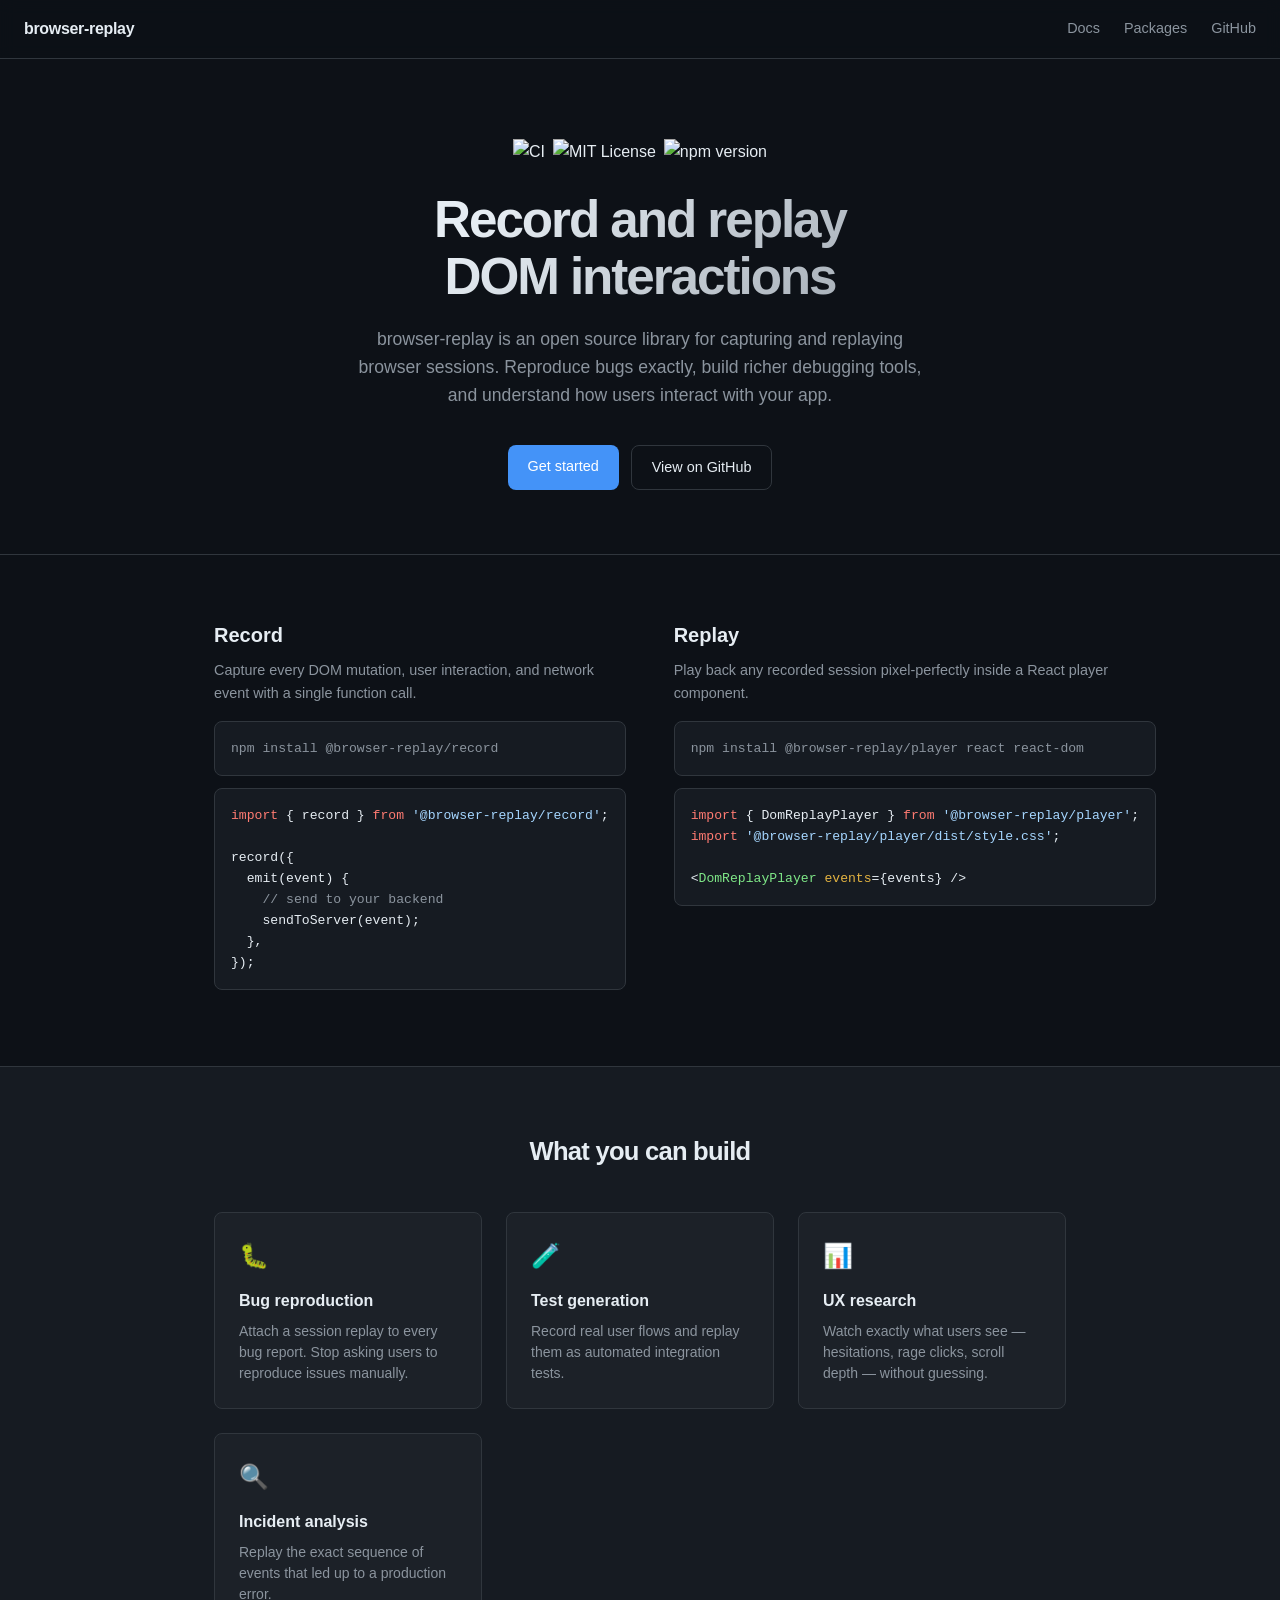
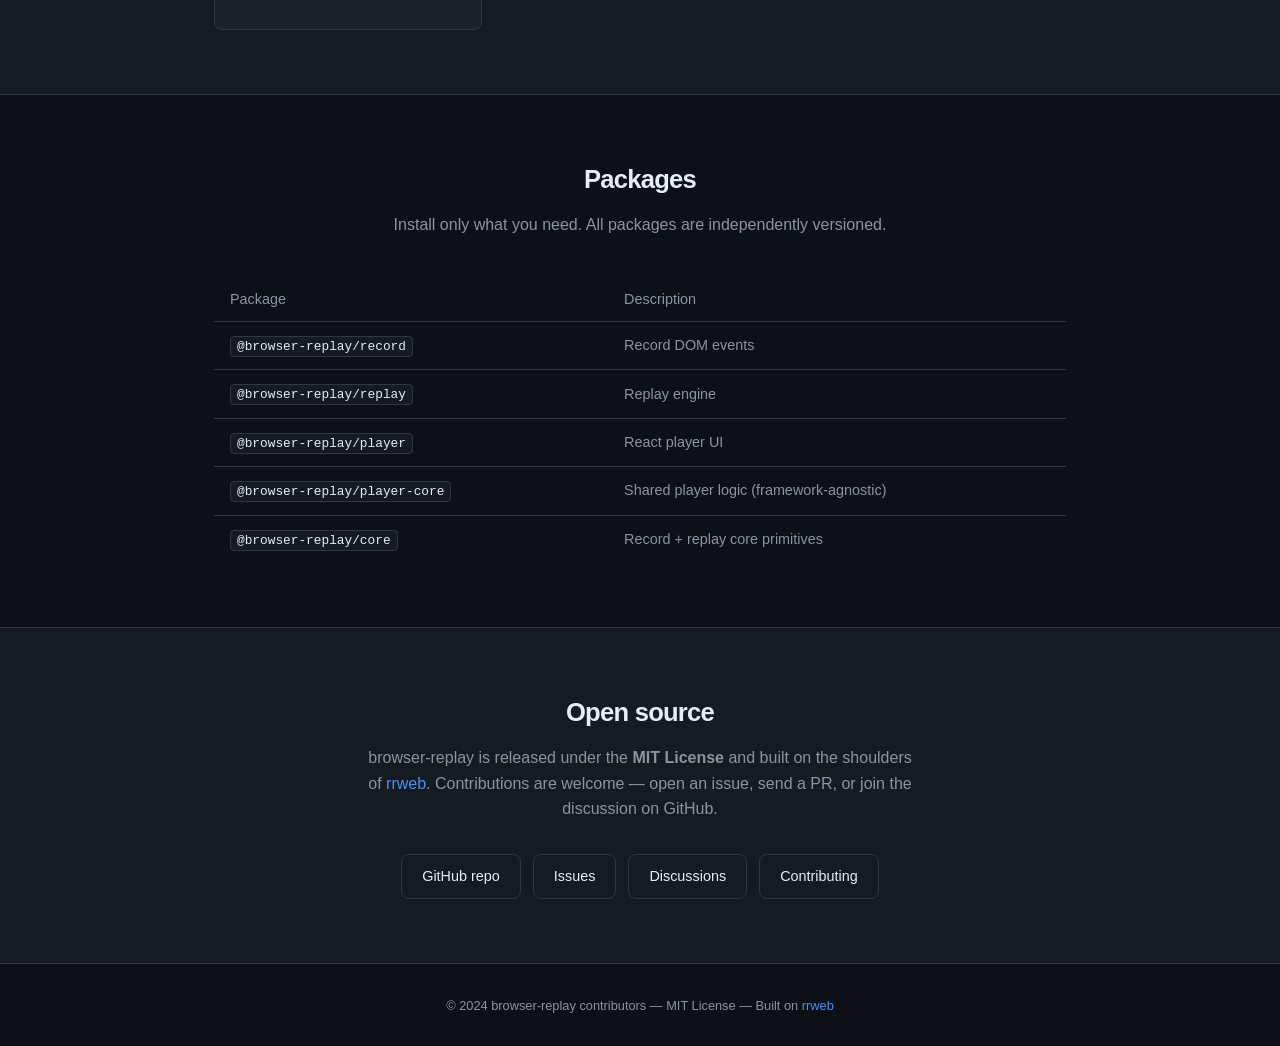
==== index.html @ 2f559932 "chore: initial scaffold for browserreplay.com Plain HTML + CSS landing page with: - Hero, code examp" ====
<!DOCTYPE html>
<html lang="en">
<head>
  <meta charset="UTF-8" />
  <meta name="viewport" content="width=device-width, initial-scale=1.0" />
  <title>browser-replay — Record and replay DOM interactions</title>
  <meta name="description" content="browser-replay is an open source library for recording and replaying DOM interactions. Capture sessions, replay bugs, and build richer debugging tools." />

  <!-- Open Graph -->
  <meta property="og:title" content="browser-replay" />
  <meta property="og:description" content="Open source library for recording and replaying DOM interactions." />
  <meta property="og:type" content="website" />
  <meta property="og:url" content="https://browserreplay.com" />
  <meta property="og:image" content="https://browserreplay.com/public/og-image.png" />

  <!-- Twitter Card -->
  <meta name="twitter:card" content="summary_large_image" />
  <meta name="twitter:title" content="browser-replay" />
  <meta name="twitter:description" content="Open source library for recording and replaying DOM interactions." />
  <meta name="twitter:image" content="https://browserreplay.com/public/og-image.png" />

  <link rel="icon" href="/public/favicon.ico" />
  <link rel="stylesheet" href="styles/main.css" />
</head>
<body>

  <!-- Nav -->
  <header class="nav">
    <a href="/" class="nav__logo">browser-replay</a>
    <nav class="nav__links">
      <a href="#install">Docs</a>
      <a href="#packages">Packages</a>
      <a href="https://github.com/browser-replay/browser-replay" target="_blank" rel="noopener">GitHub</a>
    </nav>
  </header>

  <!-- Hero -->
  <section class="hero">
    <div class="container">
      <div class="hero__badges">
        <img src="https://github.com/browser-replay/browser-replay/actions/workflows/ci.yml/badge.svg" alt="CI" />
        <img src="https://img.shields.io/badge/License-MIT-blue.svg" alt="MIT License" />
        <img src="https://img.shields.io/npm/v/@browser-replay/core.svg" alt="npm version" />
      </div>
      <h1 class="hero__title">Record and replay<br />DOM interactions</h1>
      <p class="hero__subtitle">
        browser-replay is an open source library for capturing and replaying browser sessions.
        Reproduce bugs exactly, build richer debugging tools, and understand how users interact with your app.
      </p>
      <div class="hero__ctas">
        <a href="#install" class="btn btn--primary">Get started</a>
        <a href="https://github.com/browser-replay/browser-replay" class="btn btn--ghost" target="_blank" rel="noopener">View on GitHub</a>
      </div>
    </div>
  </section>

  <!-- Code example -->
  <section class="code-section" id="install">
    <div class="container">
      <div class="code-cols">
        <div class="code-col">
          <h2>Record</h2>
          <p>Capture every DOM mutation, user interaction, and network event with a single function call.</p>
          <pre><code><span class="c">npm install @browser-replay/record</span></code></pre>
          <pre><code><span class="kw">import</span> { record } <span class="kw">from</span> <span class="str">'@browser-replay/record'</span>;

record({
  emit(event) {
    <span class="c">// send to your backend</span>
    sendToServer(event);
  },
});</code></pre>
        </div>
        <div class="code-col">
          <h2>Replay</h2>
          <p>Play back any recorded session pixel-perfectly inside a React player component.</p>
          <pre><code><span class="c">npm install @browser-replay/player react react-dom</span></code></pre>
          <pre><code><span class="kw">import</span> { DomReplayPlayer } <span class="kw">from</span> <span class="str">'@browser-replay/player'</span>;
<span class="kw">import</span> <span class="str">'@browser-replay/player/dist/style.css'</span>;

&lt;<span class="tag">DomReplayPlayer</span> <span class="attr">events</span>={events} /&gt;</code></pre>
        </div>
      </div>
    </div>
  </section>

  <!-- Use cases -->
  <section class="features">
    <div class="container">
      <h2 class="section-title">What you can build</h2>
      <div class="features__grid">
        <div class="feature">
          <div class="feature__icon">🐛</div>
          <h3>Bug reproduction</h3>
          <p>Attach a session replay to every bug report. Stop asking users to reproduce issues manually.</p>
        </div>
        <div class="feature">
          <div class="feature__icon">🧪</div>
          <h3>Test generation</h3>
          <p>Record real user flows and replay them as automated integration tests.</p>
        </div>
        <div class="feature">
          <div class="feature__icon">📊</div>
          <h3>UX research</h3>
          <p>Watch exactly what users see — hesitations, rage clicks, scroll depth — without guessing.</p>
        </div>
        <div class="feature">
          <div class="feature__icon">🔍</div>
          <h3>Incident analysis</h3>
          <p>Replay the exact sequence of events that led up to a production error.</p>
        </div>
      </div>
    </div>
  </section>

  <!-- Packages -->
  <section class="packages" id="packages">
    <div class="container">
      <h2 class="section-title">Packages</h2>
      <p class="section-subtitle">Install only what you need. All packages are independently versioned.</p>
      <table class="pkg-table">
        <thead>
          <tr>
            <th>Package</th>
            <th>Description</th>
          </tr>
        </thead>
        <tbody>
          <tr>
            <td><a href="https://www.npmjs.com/package/@browser-replay/record" target="_blank" rel="noopener"><code>@browser-replay/record</code></a></td>
            <td>Record DOM events</td>
          </tr>
          <tr>
            <td><a href="https://www.npmjs.com/package/@browser-replay/replay" target="_blank" rel="noopener"><code>@browser-replay/replay</code></a></td>
            <td>Replay engine</td>
          </tr>
          <tr>
            <td><a href="https://www.npmjs.com/package/@browser-replay/player" target="_blank" rel="noopener"><code>@browser-replay/player</code></a></td>
            <td>React player UI</td>
          </tr>
          <tr>
            <td><a href="https://www.npmjs.com/package/@browser-replay/player-core" target="_blank" rel="noopener"><code>@browser-replay/player-core</code></a></td>
            <td>Shared player logic (framework-agnostic)</td>
          </tr>
          <tr>
            <td><a href="https://www.npmjs.com/package/@browser-replay/core" target="_blank" rel="noopener"><code>@browser-replay/core</code></a></td>
            <td>Record + replay core primitives</td>
          </tr>
        </tbody>
      </table>
    </div>
  </section>

  <!-- Open source / attribution -->
  <section class="oss">
    <div class="container">
      <h2 class="section-title">Open source</h2>
      <p>
        browser-replay is released under the <strong>MIT License</strong> and built on the shoulders of
        <a href="https://github.com/rrweb-io/rrweb" target="_blank" rel="noopener">rrweb</a>.
        Contributions are welcome — open an issue, send a PR, or join the discussion on GitHub.
      </p>
      <div class="oss__links">
        <a href="https://github.com/browser-replay/browser-replay" class="btn btn--ghost" target="_blank" rel="noopener">GitHub repo</a>
        <a href="https://github.com/browser-replay/browser-replay/issues" class="btn btn--ghost" target="_blank" rel="noopener">Issues</a>
        <a href="https://github.com/browser-replay/browser-replay/discussions" class="btn btn--ghost" target="_blank" rel="noopener">Discussions</a>
        <a href="https://github.com/browser-replay/browser-replay/blob/master/CONTRIBUTING.md" class="btn btn--ghost" target="_blank" rel="noopener">Contributing</a>
      </div>
    </div>
  </section>

  <!-- Footer -->
  <footer class="footer">
    <div class="container">
      <p>
        &copy; 2024 browser-replay contributors &mdash; MIT License &mdash;
        Built on <a href="https://github.com/rrweb-io/rrweb" target="_blank" rel="noopener">rrweb</a>
      </p>
    </div>
  </footer>

</body>
</html>
---- styles/main.css ----
/* ── Reset & base ─────────────────────────────────────── */
*, *::before, *::after { box-sizing: border-box; margin: 0; padding: 0; }

:root {
  --bg:        #0d1117;
  --bg-subtle: #161b22;
  --bg-card:   #1c2128;
  --border:    #30363d;
  --text:      #e6edf3;
  --text-muted:#8b949e;
  --accent:    #4493f8;
  --accent-dim:#1f6feb;
  --code-bg:   #161b22;
  --radius:    8px;
  --font-mono: ui-monospace, "Cascadia Code", "Fira Code", monospace;
}

html { scroll-behavior: smooth; }

body {
  background: var(--bg);
  color: var(--text);
  font-family: -apple-system, BlinkMacSystemFont, "Segoe UI", Helvetica, Arial, sans-serif;
  font-size: 16px;
  line-height: 1.6;
}

a { color: var(--accent); text-decoration: none; }
a:hover { text-decoration: underline; }

.container {
  max-width: 900px;
  margin: 0 auto;
  padding: 0 24px;
}

/* ── Nav ──────────────────────────────────────────────── */
.nav {
  display: flex;
  align-items: center;
  justify-content: space-between;
  padding: 16px 24px;
  border-bottom: 1px solid var(--border);
  position: sticky;
  top: 0;
  background: rgba(13, 17, 23, 0.92);
  backdrop-filter: blur(8px);
  z-index: 100;
}

.nav__logo {
  font-weight: 700;
  font-size: 1rem;
  color: var(--text);
  letter-spacing: -0.02em;
}
.nav__logo:hover { text-decoration: none; color: var(--accent); }

.nav__links {
  display: flex;
  gap: 24px;
}
.nav__links a {
  color: var(--text-muted);
  font-size: 0.9rem;
}
.nav__links a:hover { color: var(--text); text-decoration: none; }

/* ── Buttons ──────────────────────────────────────────── */
.btn {
  display: inline-block;
  padding: 10px 20px;
  border-radius: var(--radius);
  font-size: 0.9rem;
  font-weight: 500;
  cursor: pointer;
  transition: opacity 0.15s, background 0.15s;
}
.btn:hover { text-decoration: none; opacity: 0.85; }

.btn--primary {
  background: var(--accent);
  color: #fff;
}
.btn--ghost {
  border: 1px solid var(--border);
  color: var(--text);
  background: transparent;
}
.btn--ghost:hover { background: var(--bg-subtle); opacity: 1; }

/* ── Hero ─────────────────────────────────────────────── */
.hero {
  padding: 80px 0 64px;
  text-align: center;
}

.hero__badges {
  display: flex;
  gap: 8px;
  justify-content: center;
  margin-bottom: 28px;
  flex-wrap: wrap;
}

.hero__title {
  font-size: clamp(2rem, 5vw, 3.2rem);
  font-weight: 800;
  letter-spacing: -0.04em;
  line-height: 1.1;
  margin-bottom: 20px;
  background: linear-gradient(135deg, #e6edf3 30%, #8b949e);
  -webkit-background-clip: text;
  -webkit-text-fill-color: transparent;
  background-clip: text;
}

.hero__subtitle {
  font-size: 1.1rem;
  color: var(--text-muted);
  max-width: 580px;
  margin: 0 auto 36px;
}

.hero__ctas {
  display: flex;
  gap: 12px;
  justify-content: center;
  flex-wrap: wrap;
}

/* ── Code section ─────────────────────────────────────── */
.code-section {
  padding: 64px 0;
  border-top: 1px solid var(--border);
}

.code-cols {
  display: grid;
  grid-template-columns: 1fr 1fr;
  gap: 48px;
}

@media (max-width: 640px) {
  .code-cols { grid-template-columns: 1fr; }
}

.code-col h2 {
  font-size: 1.25rem;
  font-weight: 700;
  margin-bottom: 8px;
}

.code-col p {
  color: var(--text-muted);
  font-size: 0.9rem;
  margin-bottom: 16px;
}

pre {
  background: var(--code-bg);
  border: 1px solid var(--border);
  border-radius: var(--radius);
  padding: 16px;
  overflow-x: auto;
  margin-bottom: 12px;
  font-size: 0.82rem;
}

code {
  font-family: var(--font-mono);
  color: var(--text);
}

/* Minimal syntax highlighting */
.kw  { color: #ff7b72; }
.str { color: #a5d6ff; }
.tag { color: #7ee787; }
.attr{ color: #e3b341; }
.c   { color: var(--text-muted); }

/* ── Features ─────────────────────────────────────────── */
.features {
  padding: 64px 0;
  border-top: 1px solid var(--border);
  background: var(--bg-subtle);
}

.section-title {
  font-size: 1.6rem;
  font-weight: 700;
  letter-spacing: -0.03em;
  margin-bottom: 12px;
  text-align: center;
}

.section-subtitle {
  text-align: center;
  color: var(--text-muted);
  margin-bottom: 40px;
}

.features__grid {
  display: grid;
  grid-template-columns: repeat(auto-fit, minmax(200px, 1fr));
  gap: 24px;
  margin-top: 40px;
}

.feature {
  background: var(--bg-card);
  border: 1px solid var(--border);
  border-radius: var(--radius);
  padding: 24px;
}

.feature__icon {
  font-size: 1.5rem;
  margin-bottom: 12px;
}

.feature h3 {
  font-size: 1rem;
  font-weight: 600;
  margin-bottom: 8px;
}

.feature p {
  font-size: 0.875rem;
  color: var(--text-muted);
  line-height: 1.5;
}

/* ── Packages table ───────────────────────────────────── */
.packages {
  padding: 64px 0;
  border-top: 1px solid var(--border);
}

.pkg-table {
  width: 100%;
  border-collapse: collapse;
  margin-top: 32px;
  font-size: 0.9rem;
}

.pkg-table th {
  text-align: left;
  padding: 10px 16px;
  border-bottom: 1px solid var(--border);
  color: var(--text-muted);
  font-weight: 500;
}

.pkg-table td {
  padding: 12px 16px;
  border-bottom: 1px solid var(--border);
}

.pkg-table td:last-child { color: var(--text-muted); }

.pkg-table tr:last-child td { border-bottom: none; }

.pkg-table code {
  font-size: 0.8rem;
  background: var(--code-bg);
  padding: 2px 6px;
  border-radius: 4px;
  border: 1px solid var(--border);
}

/* ── OSS section ──────────────────────────────────────── */
.oss {
  padding: 64px 0;
  border-top: 1px solid var(--border);
  background: var(--bg-subtle);
  text-align: center;
}

.oss p {
  color: var(--text-muted);
  max-width: 560px;
  margin: 0 auto 32px;
}

.oss__links {
  display: flex;
  gap: 12px;
  justify-content: center;
  flex-wrap: wrap;
}

/* ── Footer ───────────────────────────────────────────── */
.footer {
  padding: 32px 0;
  border-top: 1px solid var(--border);
  text-align: center;
}

.footer p {
  font-size: 0.8rem;
  color: var(--text-muted);
}
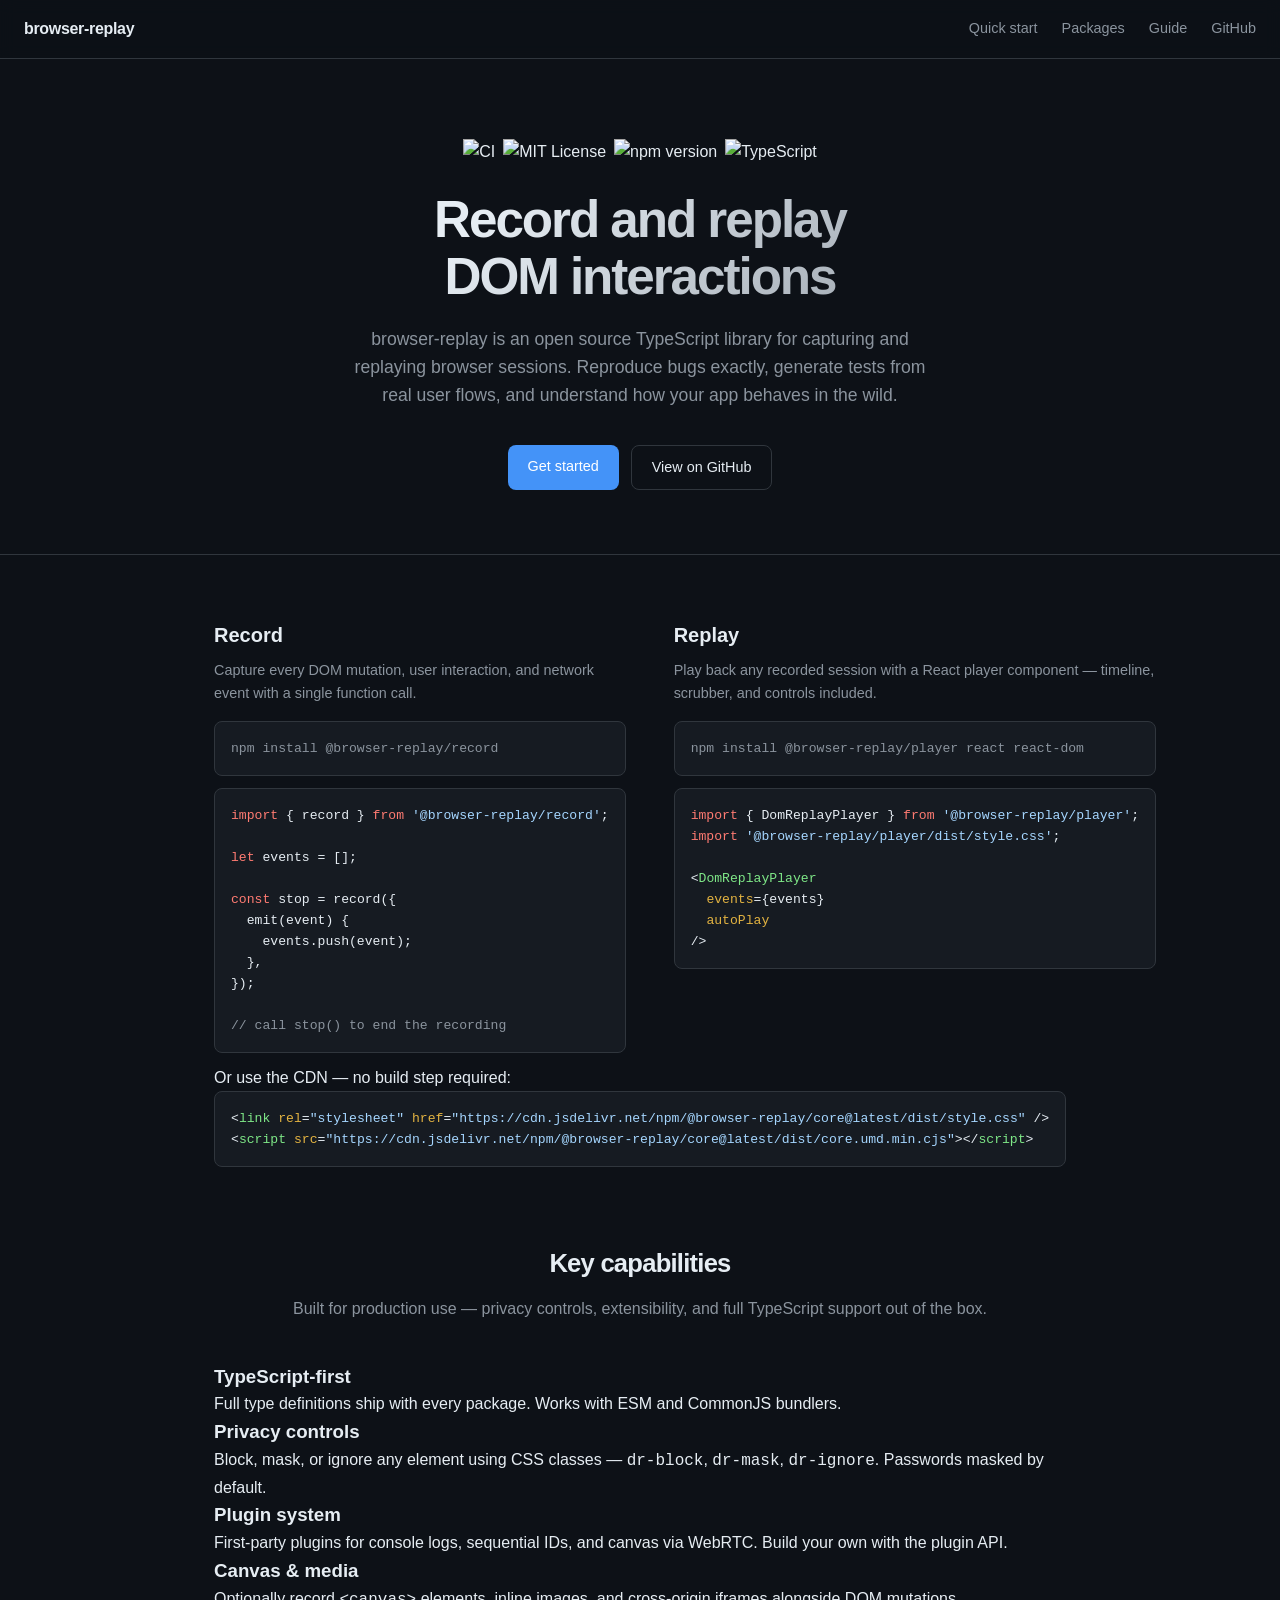
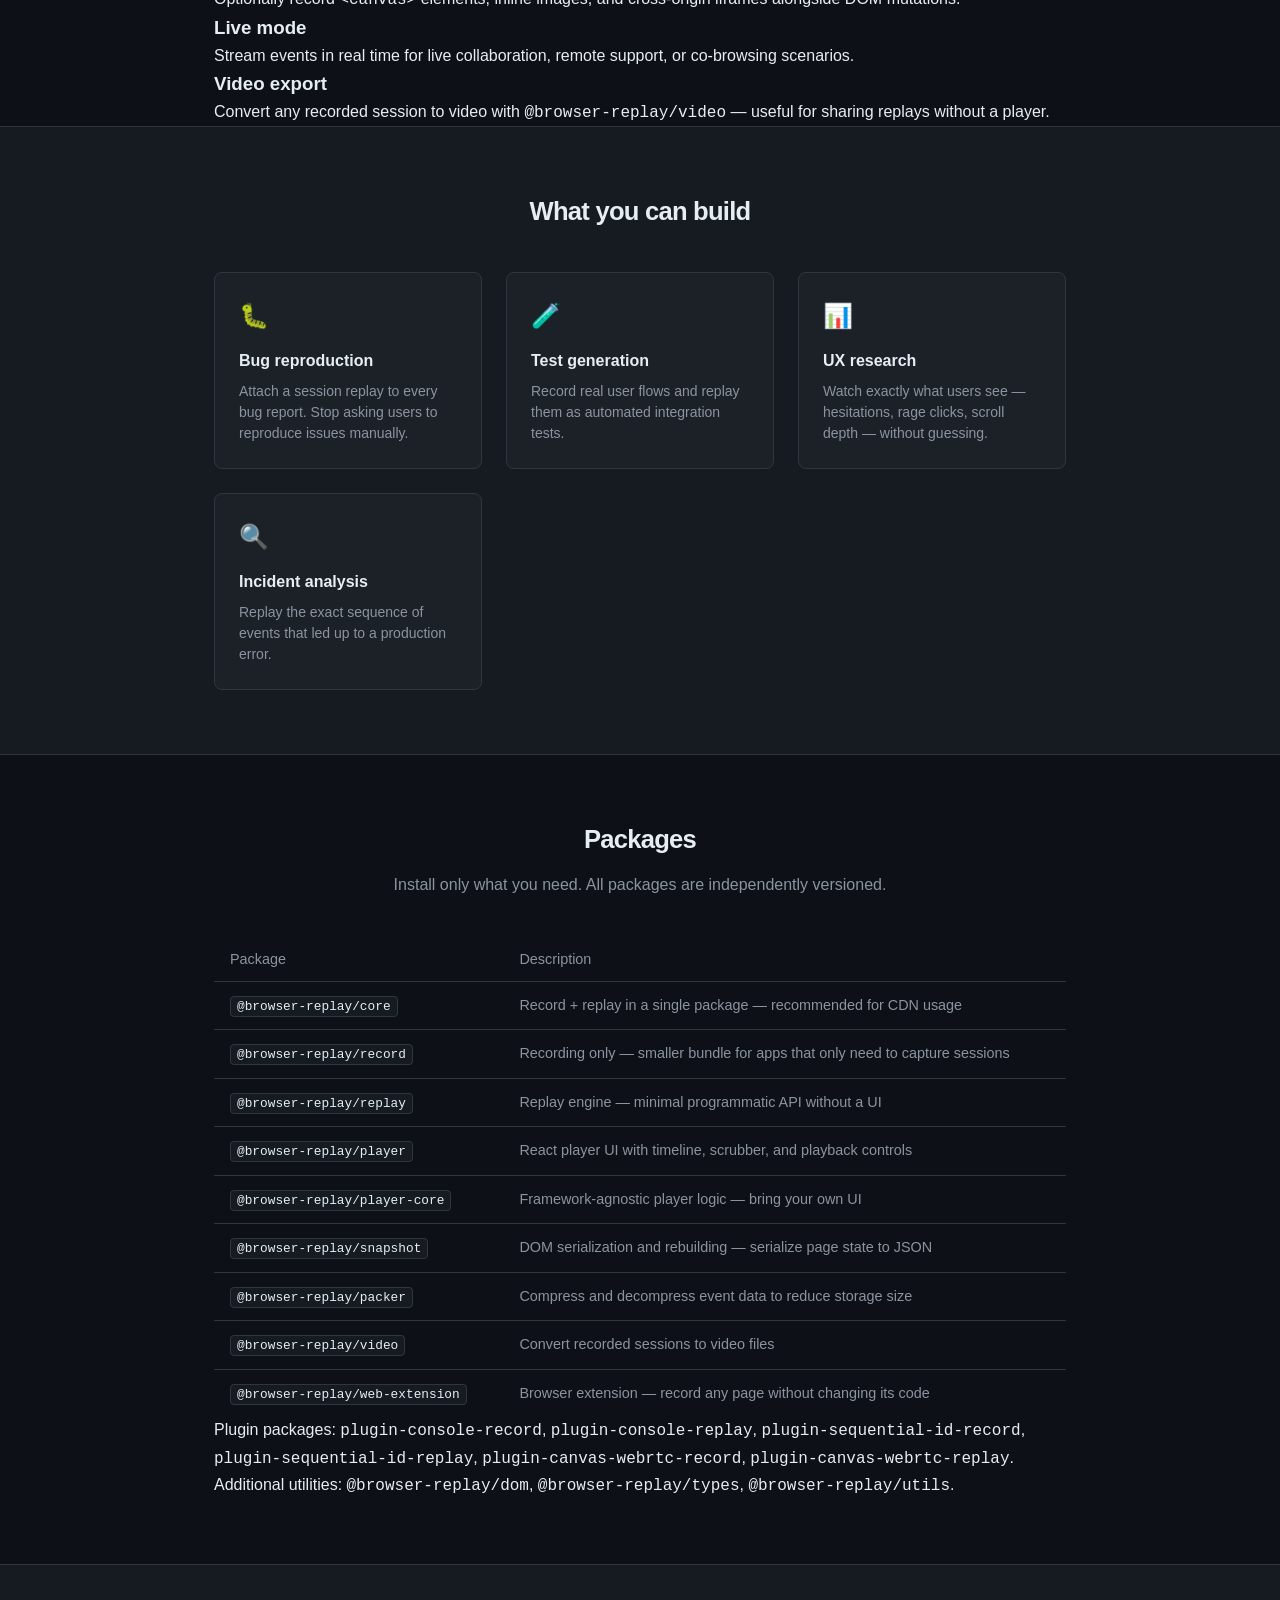
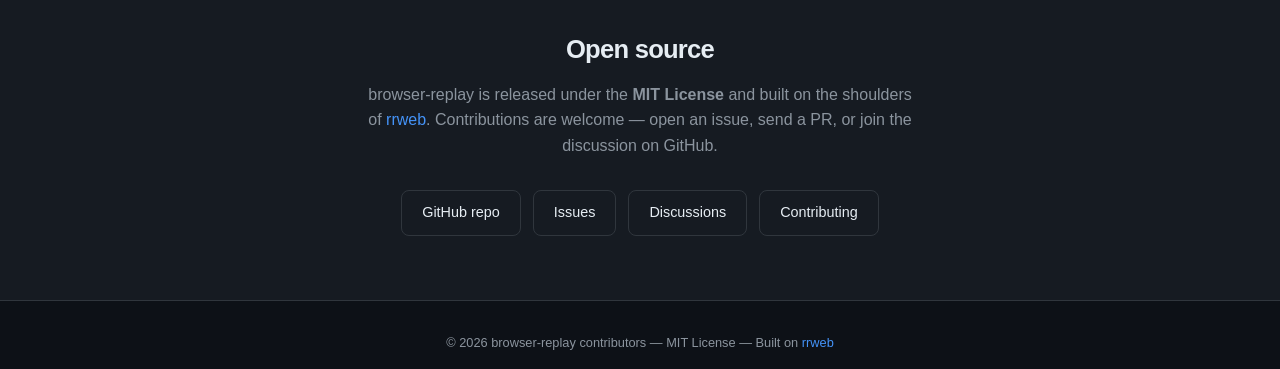
==== commit 96e21104: "seo: add structured data, canonical URL, sitemap, and robots.txt - JSON-LD SoftwareSourceCode + WebS" ====
--- a/index.html
+++ b/index.html
@@ -3,21 +3,55 @@
 <head>
   <meta charset="UTF-8" />
   <meta name="viewport" content="width=device-width, initial-scale=1.0" />
-  <title>browser-replay — Record and replay DOM interactions</title>
-  <meta name="description" content="browser-replay is an open source library for recording and replaying DOM interactions. Capture sessions, replay bugs, and build richer debugging tools." />
+  <title>browser-replay — Open source session replay library for the browser</title>
+  <meta name="description" content="browser-replay is an open source TypeScript library for recording and replaying browser sessions. Capture DOM events, reproduce bugs exactly, generate tests from real user flows, and build session replay tools." />
+  <link rel="canonical" href="https://browserreplay.com" />
 
   <!-- Open Graph -->
-  <meta property="og:title" content="browser-replay" />
-  <meta property="og:description" content="Open source library for recording and replaying DOM interactions." />
+  <meta property="og:title" content="browser-replay — Open source session replay library" />
+  <meta property="og:description" content="Record and replay DOM interactions with this open source TypeScript library. Reproduce bugs exactly, generate tests from real user flows, and build session replay tools." />
   <meta property="og:type" content="website" />
   <meta property="og:url" content="https://browserreplay.com" />
   <meta property="og:image" content="https://browserreplay.com/public/og-image.png" />
+  <meta property="og:site_name" content="browser-replay" />
 
   <!-- Twitter Card -->
   <meta name="twitter:card" content="summary_large_image" />
-  <meta name="twitter:title" content="browser-replay" />
-  <meta name="twitter:description" content="Open source library for recording and replaying DOM interactions." />
+  <meta name="twitter:title" content="browser-replay — Open source session replay library" />
+  <meta name="twitter:description" content="Record and replay DOM interactions with this open source TypeScript library. Reproduce bugs exactly, generate tests from real user flows, and build session replay tools." />
   <meta name="twitter:image" content="https://browserreplay.com/public/og-image.png" />
+
+  <!-- Structured data -->
+  <script type="application/ld+json">
+  {
+    "@context": "https://schema.org",
+    "@graph": [
+      {
+        "@type": "SoftwareSourceCode",
+        "name": "browser-replay",
+        "description": "Open source TypeScript library for recording and replaying DOM interactions in the browser. Capture sessions, reproduce bugs exactly, and generate tests from real user flows.",
+        "url": "https://browserreplay.com",
+        "codeRepository": "https://github.com/browser-replay/browser-replay",
+        "programmingLanguage": {
+          "@type": "ComputerLanguage",
+          "name": "TypeScript"
+        },
+        "license": "https://opensource.org/licenses/MIT",
+        "keywords": "session replay, DOM recording, browser testing, bug reproduction, TypeScript, open source, rrweb",
+        "author": {
+          "@type": "Organization",
+          "name": "browser-replay",
+          "url": "https://github.com/browser-replay"
+        }
+      },
+      {
+        "@type": "WebSite",
+        "name": "browser-replay",
+        "url": "https://browserreplay.com"
+      }
+    ]
+  }
+  </script>
 
   <link rel="icon" href="/public/favicon.ico" />
   <link rel="stylesheet" href="styles/main.css" />
@@ -28,8 +62,9 @@
   <header class="nav">
     <a href="/" class="nav__logo">browser-replay</a>
     <nav class="nav__links">
-      <a href="#install">Docs</a>
+      <a href="#install">Quick start</a>
       <a href="#packages">Packages</a>
+      <a href="https://github.com/browser-replay/browser-replay/blob/main/docs/guide.md" target="_blank" rel="noopener">Guide</a>
       <a href="https://github.com/browser-replay/browser-replay" target="_blank" rel="noopener">GitHub</a>
     </nav>
   </header>
@@ -41,11 +76,12 @@
         <img src="https://github.com/browser-replay/browser-replay/actions/workflows/ci.yml/badge.svg" alt="CI" />
         <img src="https://img.shields.io/badge/License-MIT-blue.svg" alt="MIT License" />
         <img src="https://img.shields.io/npm/v/@browser-replay/core.svg" alt="npm version" />
+        <img src="https://img.shields.io/badge/TypeScript-007ACC?logo=typescript&logoColor=white" alt="TypeScript" />
       </div>
       <h1 class="hero__title">Record and replay<br />DOM interactions</h1>
       <p class="hero__subtitle">
-        browser-replay is an open source library for capturing and replaying browser sessions.
-        Reproduce bugs exactly, build richer debugging tools, and understand how users interact with your app.
+        browser-replay is an open source TypeScript library for capturing and replaying browser sessions.
+        Reproduce bugs exactly, generate tests from real user flows, and understand how your app behaves in the wild.
       </p>
       <div class="hero__ctas">
         <a href="#install" class="btn btn--primary">Get started</a>
@@ -54,7 +90,7 @@
     </div>
   </section>
 
-  <!-- Code example -->
+  <!-- Quick start -->
   <section class="code-section" id="install">
     <div class="container">
       <div class="code-cols">
@@ -64,21 +100,67 @@
           <pre><code><span class="c">npm install @browser-replay/record</span></code></pre>
           <pre><code><span class="kw">import</span> { record } <span class="kw">from</span> <span class="str">'@browser-replay/record'</span>;
 
-record({
+<span class="kw">let</span> events = [];
+
+<span class="kw">const</span> stop = record({
   emit(event) {
-    <span class="c">// send to your backend</span>
-    sendToServer(event);
+    events.push(event);
   },
-});</code></pre>
+});
+
+<span class="c">// call stop() to end the recording</span></code></pre>
         </div>
         <div class="code-col">
           <h2>Replay</h2>
-          <p>Play back any recorded session pixel-perfectly inside a React player component.</p>
+          <p>Play back any recorded session with a React player component — timeline, scrubber, and controls included.</p>
           <pre><code><span class="c">npm install @browser-replay/player react react-dom</span></code></pre>
           <pre><code><span class="kw">import</span> { DomReplayPlayer } <span class="kw">from</span> <span class="str">'@browser-replay/player'</span>;
 <span class="kw">import</span> <span class="str">'@browser-replay/player/dist/style.css'</span>;
 
-&lt;<span class="tag">DomReplayPlayer</span> <span class="attr">events</span>={events} /&gt;</code></pre>
+&lt;<span class="tag">DomReplayPlayer</span>
+  <span class="attr">events</span>={events}
+  <span class="attr">autoPlay</span>
+/&gt;</code></pre>
+        </div>
+      </div>
+
+      <div class="cdn-install">
+        <p class="cdn-install__label">Or use the CDN — no build step required:</p>
+        <pre><code>&lt;<span class="tag">link</span> <span class="attr">rel</span>=<span class="str">"stylesheet"</span> <span class="attr">href</span>=<span class="str">"https://cdn.jsdelivr.net/npm/@browser-replay/core@latest/dist/style.css"</span> /&gt;
+&lt;<span class="tag">script</span> <span class="attr">src</span>=<span class="str">"https://cdn.jsdelivr.net/npm/@browser-replay/core@latest/dist/core.umd.min.cjs"</span>&gt;&lt;/<span class="tag">script</span>&gt;</code></pre>
+      </div>
+    </div>
+  </section>
+
+  <!-- Key capabilities -->
+  <section class="capabilities">
+    <div class="container">
+      <h2 class="section-title">Key capabilities</h2>
+      <p class="section-subtitle">Built for production use — privacy controls, extensibility, and full TypeScript support out of the box.</p>
+      <div class="capabilities__grid">
+        <div class="capability">
+          <h3>TypeScript-first</h3>
+          <p>Full type definitions ship with every package. Works with ESM and CommonJS bundlers.</p>
+        </div>
+        <div class="capability">
+          <h3>Privacy controls</h3>
+          <p>Block, mask, or ignore any element using CSS classes — <code>dr-block</code>, <code>dr-mask</code>, <code>dr-ignore</code>. Passwords masked by default.</p>
+        </div>
+        <div class="capability">
+          <h3>Plugin system</h3>
+          <p>First-party plugins for console logs, sequential IDs, and canvas via WebRTC. Build your own with the plugin API.</p>
+        </div>
+        <div class="capability">
+          <h3>Canvas &amp; media</h3>
+          <p>Optionally record <code>&lt;canvas&gt;</code> elements, inline images, and cross-origin iframes alongside DOM mutations.</p>
+        </div>
+        <div class="capability">
+          <h3>Live mode</h3>
+          <p>Stream events in real time for live collaboration, remote support, or co-browsing scenarios.</p>
+        </div>
+        <div class="capability">
+          <h3>Video export</h3>
+          <p>Convert any recorded session to video with <code>@browser-replay/video</code> — useful for sharing replays without a player.</p>
         </div>
       </div>
     </div>
@@ -127,27 +209,50 @@
         </thead>
         <tbody>
           <tr>
+            <td><a href="https://www.npmjs.com/package/@browser-replay/core" target="_blank" rel="noopener"><code>@browser-replay/core</code></a></td>
+            <td>Record + replay in a single package — recommended for CDN usage</td>
+          </tr>
+          <tr>
             <td><a href="https://www.npmjs.com/package/@browser-replay/record" target="_blank" rel="noopener"><code>@browser-replay/record</code></a></td>
-            <td>Record DOM events</td>
+            <td>Recording only — smaller bundle for apps that only need to capture sessions</td>
           </tr>
           <tr>
             <td><a href="https://www.npmjs.com/package/@browser-replay/replay" target="_blank" rel="noopener"><code>@browser-replay/replay</code></a></td>
-            <td>Replay engine</td>
+            <td>Replay engine — minimal programmatic API without a UI</td>
           </tr>
           <tr>
             <td><a href="https://www.npmjs.com/package/@browser-replay/player" target="_blank" rel="noopener"><code>@browser-replay/player</code></a></td>
-            <td>React player UI</td>
+            <td>React player UI with timeline, scrubber, and playback controls</td>
           </tr>
           <tr>
             <td><a href="https://www.npmjs.com/package/@browser-replay/player-core" target="_blank" rel="noopener"><code>@browser-replay/player-core</code></a></td>
-            <td>Shared player logic (framework-agnostic)</td>
-          </tr>
-          <tr>
-            <td><a href="https://www.npmjs.com/package/@browser-replay/core" target="_blank" rel="noopener"><code>@browser-replay/core</code></a></td>
-            <td>Record + replay core primitives</td>
+            <td>Framework-agnostic player logic — bring your own UI</td>
+          </tr>
+          <tr>
+            <td><a href="https://www.npmjs.com/package/@browser-replay/snapshot" target="_blank" rel="noopener"><code>@browser-replay/snapshot</code></a></td>
+            <td>DOM serialization and rebuilding — serialize page state to JSON</td>
+          </tr>
+          <tr>
+            <td><a href="https://www.npmjs.com/package/@browser-replay/packer" target="_blank" rel="noopener"><code>@browser-replay/packer</code></a></td>
+            <td>Compress and decompress event data to reduce storage size</td>
+          </tr>
+          <tr>
+            <td><a href="https://www.npmjs.com/package/@browser-replay/video" target="_blank" rel="noopener"><code>@browser-replay/video</code></a></td>
+            <td>Convert recorded sessions to video files</td>
+          </tr>
+          <tr>
+            <td><a href="https://www.npmjs.com/package/@browser-replay/web-extension" target="_blank" rel="noopener"><code>@browser-replay/web-extension</code></a></td>
+            <td>Browser extension — record any page without changing its code</td>
           </tr>
         </tbody>
       </table>
+      <p class="pkg-note">
+        Plugin packages:
+        <code>plugin-console-record</code>, <code>plugin-console-replay</code>,
+        <code>plugin-sequential-id-record</code>, <code>plugin-sequential-id-replay</code>,
+        <code>plugin-canvas-webrtc-record</code>, <code>plugin-canvas-webrtc-replay</code>.
+        Additional utilities: <code>@browser-replay/dom</code>, <code>@browser-replay/types</code>, <code>@browser-replay/utils</code>.
+      </p>
     </div>
   </section>
 
@@ -164,7 +269,7 @@
         <a href="https://github.com/browser-replay/browser-replay" class="btn btn--ghost" target="_blank" rel="noopener">GitHub repo</a>
         <a href="https://github.com/browser-replay/browser-replay/issues" class="btn btn--ghost" target="_blank" rel="noopener">Issues</a>
         <a href="https://github.com/browser-replay/browser-replay/discussions" class="btn btn--ghost" target="_blank" rel="noopener">Discussions</a>
-        <a href="https://github.com/browser-replay/browser-replay/blob/master/CONTRIBUTING.md" class="btn btn--ghost" target="_blank" rel="noopener">Contributing</a>
+        <a href="https://github.com/browser-replay/browser-replay/blob/main/CONTRIBUTING.md" class="btn btn--ghost" target="_blank" rel="noopener">Contributing</a>
       </div>
     </div>
   </section>
@@ -173,7 +278,7 @@
   <footer class="footer">
     <div class="container">
       <p>
-        &copy; 2024 browser-replay contributors &mdash; MIT License &mdash;
+        &copy; 2026 browser-replay contributors &mdash; MIT License &mdash;
         Built on <a href="https://github.com/rrweb-io/rrweb" target="_blank" rel="noopener">rrweb</a>
       </p>
     </div>
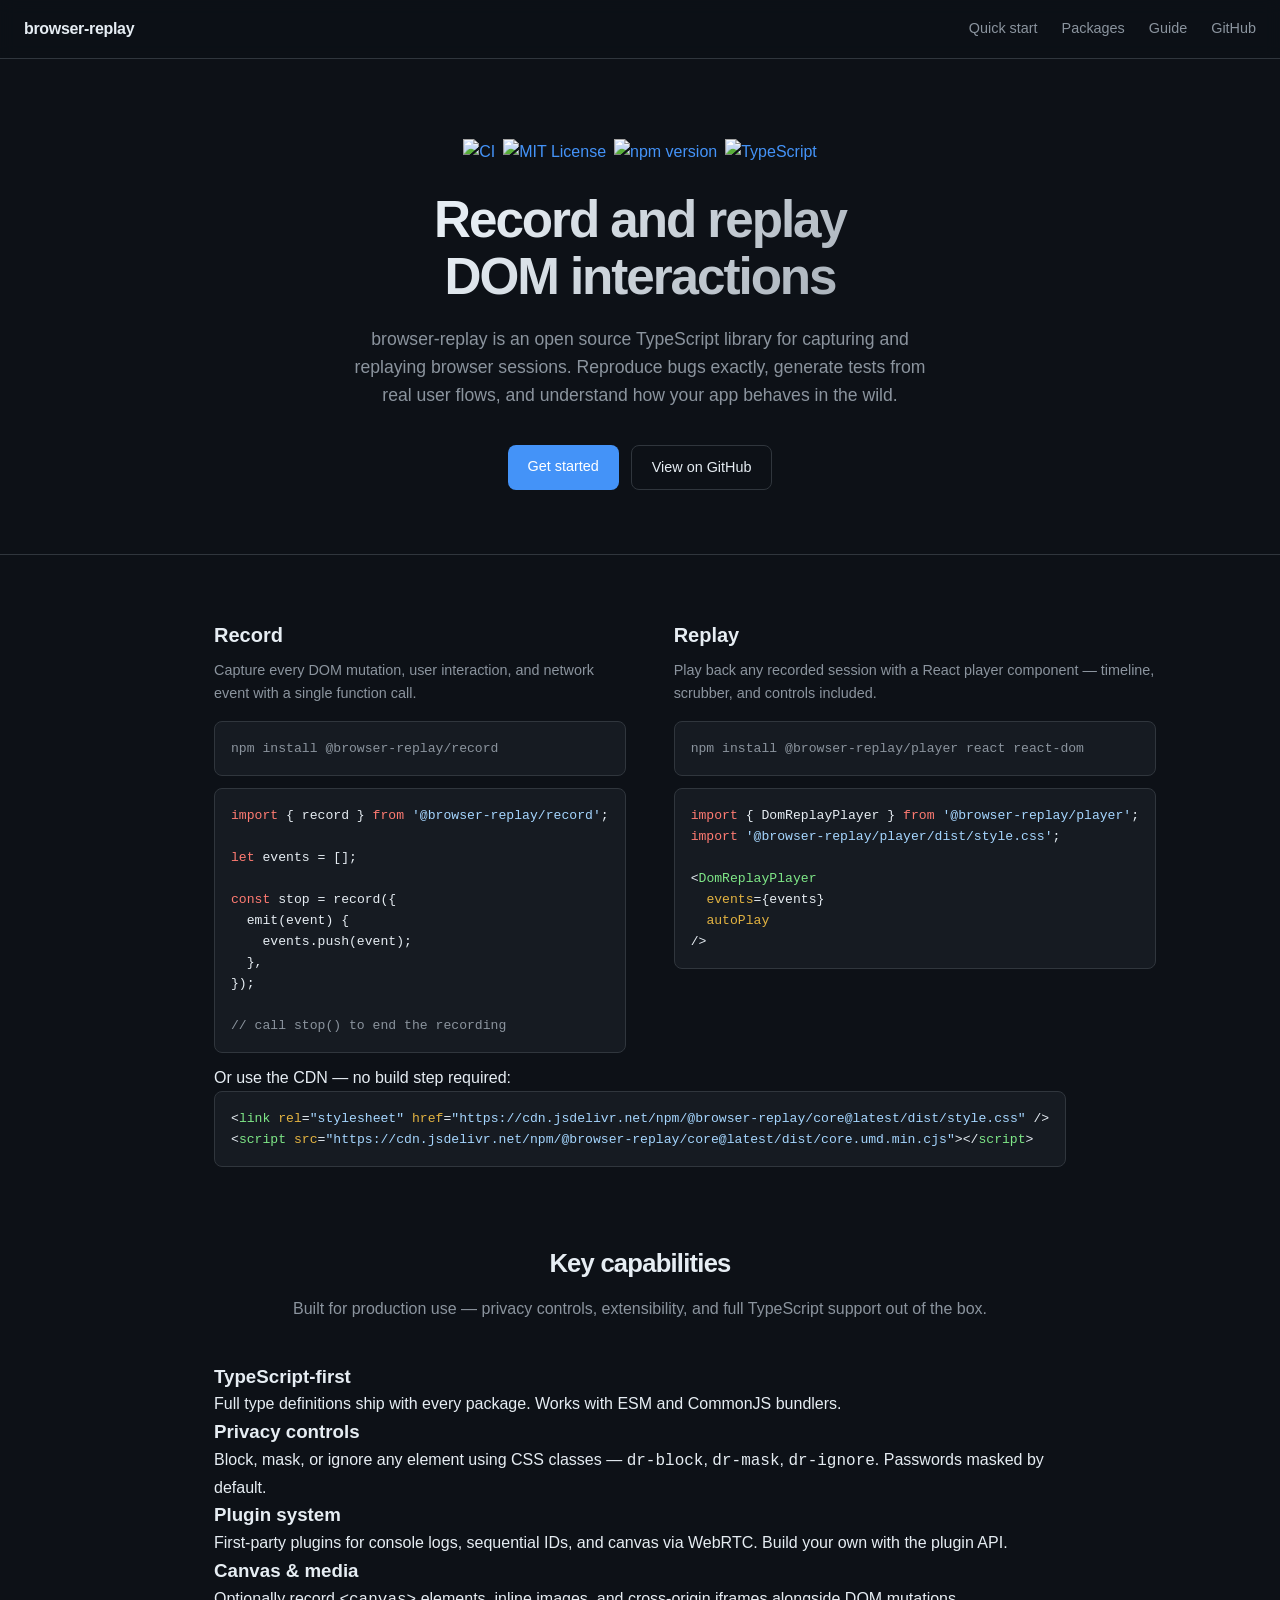
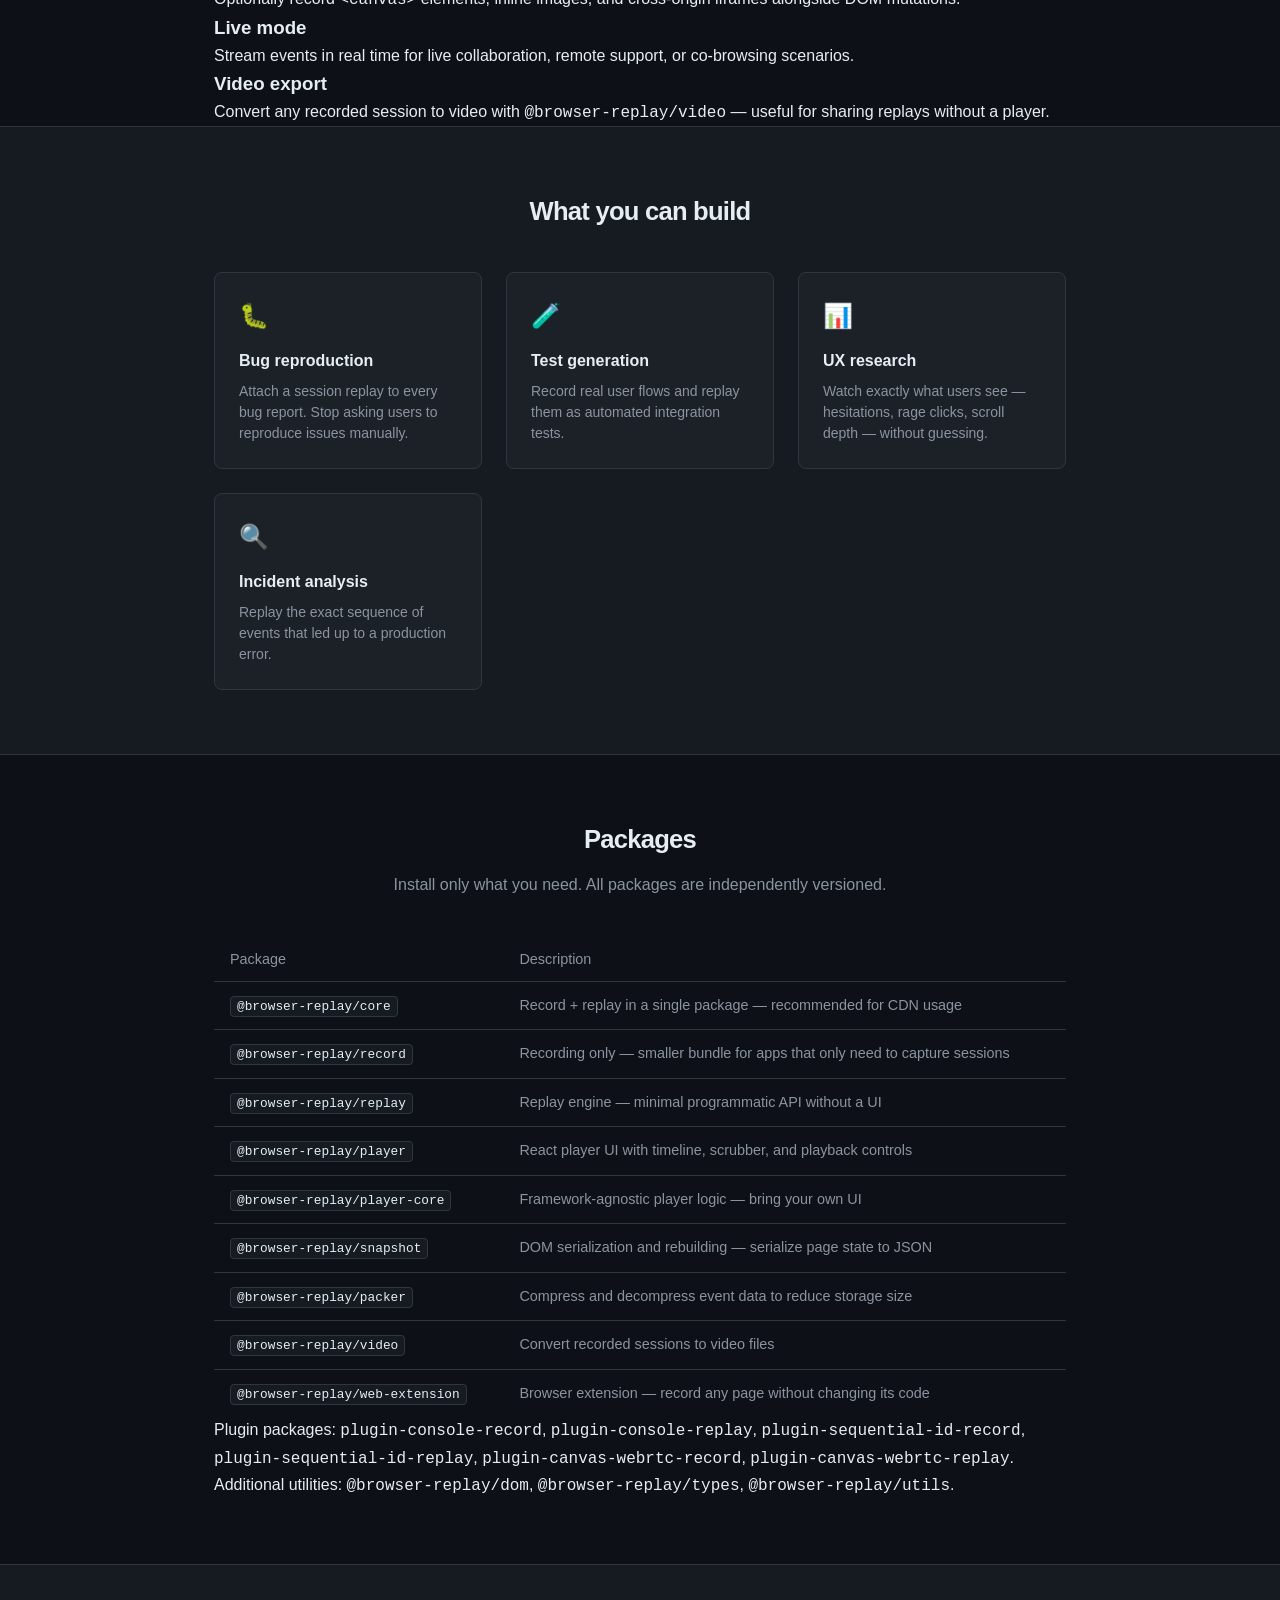
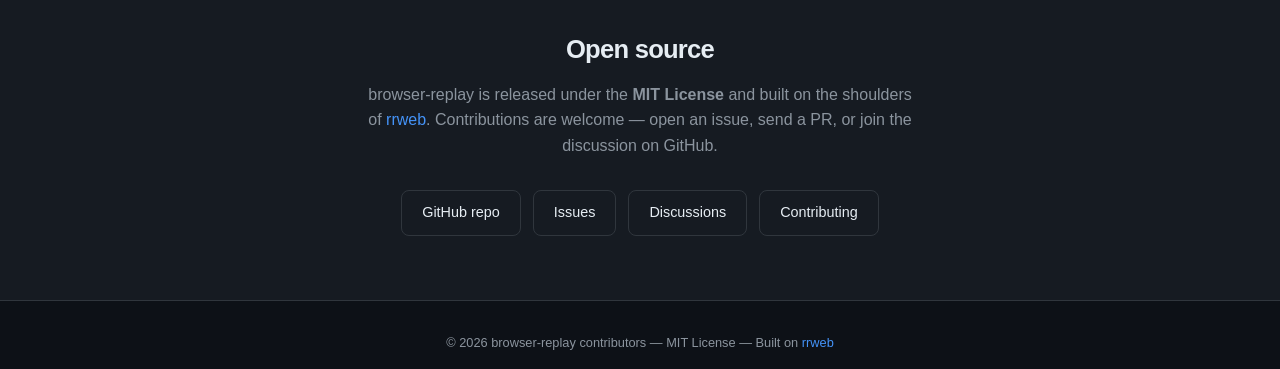
==== commit 4aabf188: "feat: make hero badges clickable CI → Actions workflow, License → LICENSE file, npm → npmjs.com, Typ" ====
--- a/index.html
+++ b/index.html
@@ -73,10 +73,10 @@
   <section class="hero">
     <div class="container">
       <div class="hero__badges">
-        <img src="https://github.com/browser-replay/browser-replay/actions/workflows/ci.yml/badge.svg" alt="CI" />
-        <img src="https://img.shields.io/badge/License-MIT-blue.svg" alt="MIT License" />
-        <img src="https://img.shields.io/npm/v/@browser-replay/core.svg" alt="npm version" />
-        <img src="https://img.shields.io/badge/TypeScript-007ACC?logo=typescript&logoColor=white" alt="TypeScript" />
+        <a href="https://github.com/browser-replay/browser-replay/actions/workflows/ci.yml" target="_blank" rel="noopener"><img src="https://github.com/browser-replay/browser-replay/actions/workflows/ci.yml/badge.svg" alt="CI" /></a>
+        <a href="https://github.com/browser-replay/browser-replay/blob/main/LICENSE" target="_blank" rel="noopener"><img src="https://img.shields.io/badge/License-MIT-blue.svg" alt="MIT License" /></a>
+        <a href="https://www.npmjs.com/package/@browser-replay/core" target="_blank" rel="noopener"><img src="https://img.shields.io/npm/v/@browser-replay/core.svg" alt="npm version" /></a>
+        <a href="https://www.typescriptlang.org" target="_blank" rel="noopener"><img src="https://img.shields.io/badge/TypeScript-007ACC?logo=typescript&logoColor=white" alt="TypeScript" /></a>
       </div>
       <h1 class="hero__title">Record and replay<br />DOM interactions</h1>
       <p class="hero__subtitle">
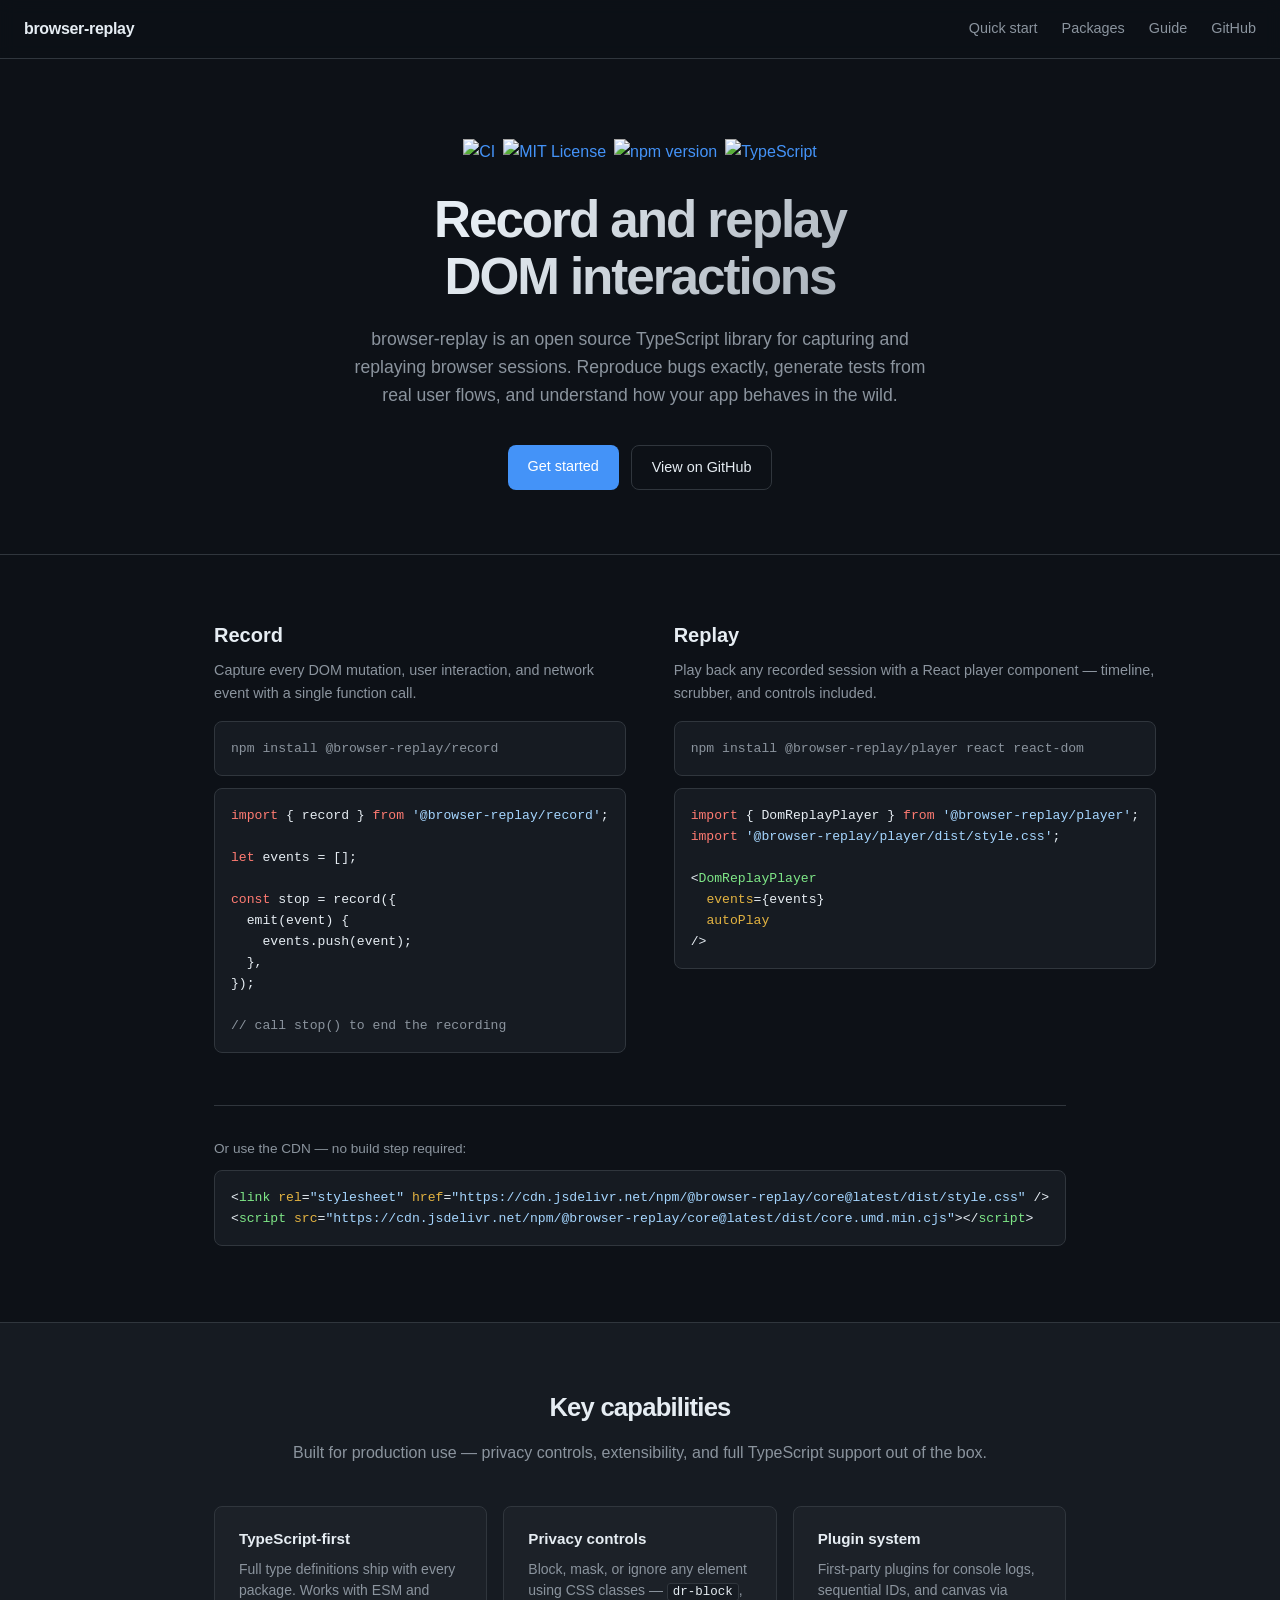
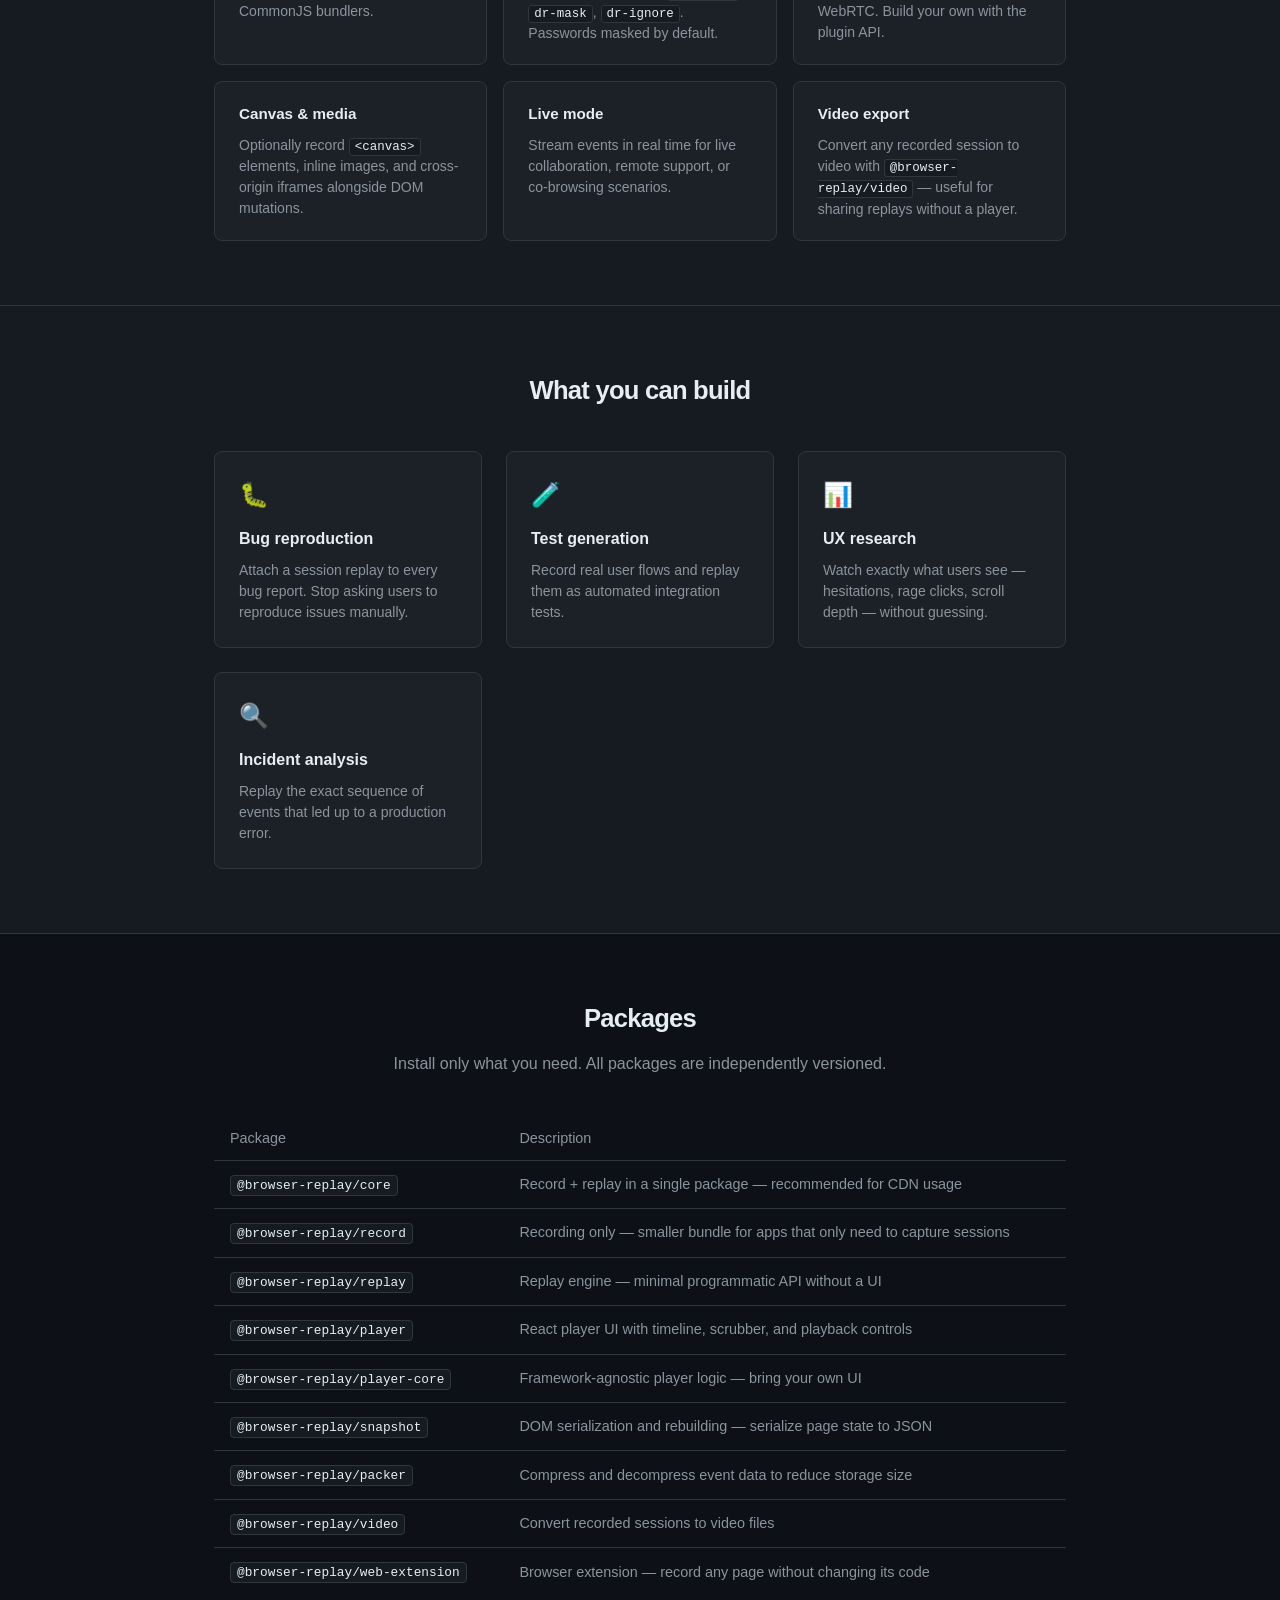
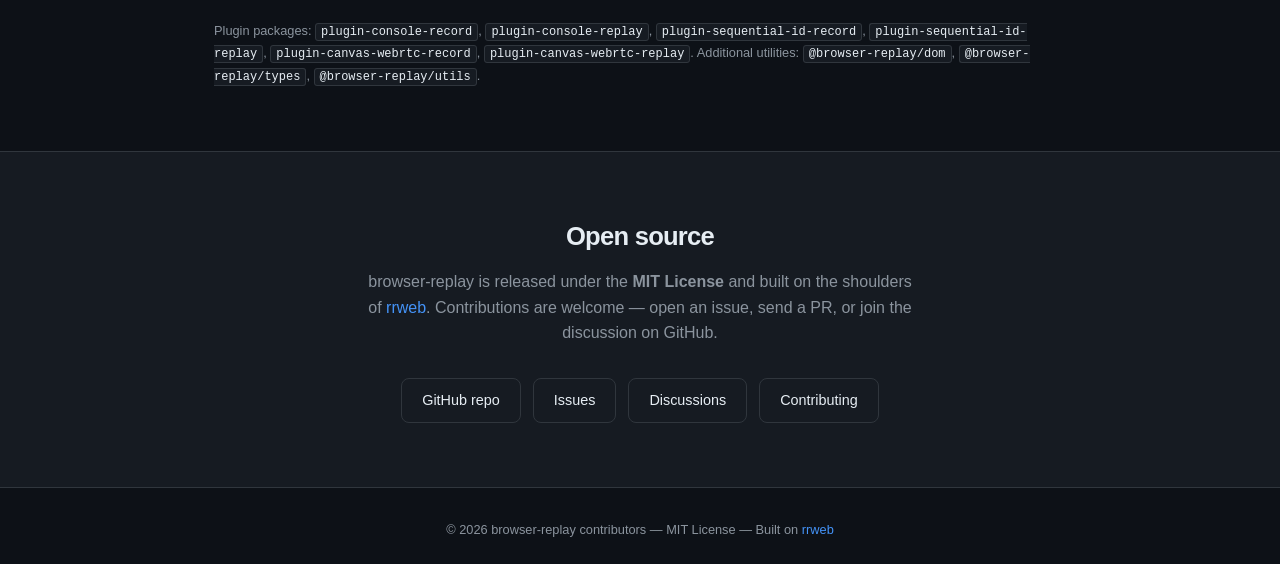
==== commit bc42e15e: "chore: accessibility, performance, and polish fixes - Add <main> landmark for screen reader navigati" ====
--- a/index.html
+++ b/index.html
@@ -6,6 +6,11 @@
   <title>browser-replay — Open source session replay library for the browser</title>
   <meta name="description" content="browser-replay is an open source TypeScript library for recording and replaying browser sessions. Capture DOM events, reproduce bugs exactly, generate tests from real user flows, and build session replay tools." />
   <link rel="canonical" href="https://browserreplay.com" />
+  <meta name="theme-color" content="#0d1117" />
+
+  <!-- Preconnect for external badge assets -->
+  <link rel="preconnect" href="https://img.shields.io" />
+  <link rel="preconnect" href="https://github.com" />
 
   <!-- Open Graph -->
   <meta property="og:title" content="browser-replay — Open source session replay library" />
@@ -13,6 +18,8 @@
   <meta property="og:type" content="website" />
   <meta property="og:url" content="https://browserreplay.com" />
   <meta property="og:image" content="https://browserreplay.com/public/og-image.png" />
+  <meta property="og:image:width" content="1200" />
+  <meta property="og:image:height" content="630" />
   <meta property="og:site_name" content="browser-replay" />
 
   <!-- Twitter Card -->
@@ -61,22 +68,24 @@
   <!-- Nav -->
   <header class="nav">
     <a href="/" class="nav__logo">browser-replay</a>
-    <nav class="nav__links">
+    <nav class="nav__links" aria-label="Main navigation">
       <a href="#install">Quick start</a>
       <a href="#packages">Packages</a>
-      <a href="https://github.com/browser-replay/browser-replay/blob/main/docs/guide.md" target="_blank" rel="noopener">Guide</a>
-      <a href="https://github.com/browser-replay/browser-replay" target="_blank" rel="noopener">GitHub</a>
+      <a href="https://github.com/browser-replay/browser-replay/blob/main/docs/guide.md" target="_blank" rel="noopener noreferrer">Guide</a>
+      <a href="https://github.com/browser-replay/browser-replay" target="_blank" rel="noopener noreferrer">GitHub</a>
     </nav>
   </header>
 
+  <main>
+
   <!-- Hero -->
   <section class="hero">
     <div class="container">
       <div class="hero__badges">
-        <a href="https://github.com/browser-replay/browser-replay/actions/workflows/ci.yml" target="_blank" rel="noopener"><img src="https://github.com/browser-replay/browser-replay/actions/workflows/ci.yml/badge.svg" alt="CI" /></a>
-        <a href="https://github.com/browser-replay/browser-replay/blob/main/LICENSE" target="_blank" rel="noopener"><img src="https://img.shields.io/badge/License-MIT-blue.svg" alt="MIT License" /></a>
-        <a href="https://www.npmjs.com/package/@browser-replay/core" target="_blank" rel="noopener"><img src="https://img.shields.io/npm/v/@browser-replay/core.svg" alt="npm version" /></a>
-        <a href="https://www.typescriptlang.org" target="_blank" rel="noopener"><img src="https://img.shields.io/badge/TypeScript-007ACC?logo=typescript&logoColor=white" alt="TypeScript" /></a>
+        <a href="https://github.com/browser-replay/browser-replay/actions/workflows/ci.yml" target="_blank" rel="noopener noreferrer"><img src="https://github.com/browser-replay/browser-replay/actions/workflows/ci.yml/badge.svg" alt="CI" /></a>
+        <a href="https://github.com/browser-replay/browser-replay/blob/main/LICENSE" target="_blank" rel="noopener noreferrer"><img src="https://img.shields.io/badge/License-MIT-blue.svg" alt="MIT License" /></a>
+        <a href="https://www.npmjs.com/package/@browser-replay/core" target="_blank" rel="noopener noreferrer"><img src="https://img.shields.io/npm/v/@browser-replay/core.svg" alt="npm version" /></a>
+        <a href="https://www.typescriptlang.org" target="_blank" rel="noopener noreferrer"><img src="https://img.shields.io/badge/TypeScript-007ACC?logo=typescript&logoColor=white" alt="TypeScript" /></a>
       </div>
       <h1 class="hero__title">Record and replay<br />DOM interactions</h1>
       <p class="hero__subtitle">
@@ -85,7 +94,7 @@
       </p>
       <div class="hero__ctas">
         <a href="#install" class="btn btn--primary">Get started</a>
-        <a href="https://github.com/browser-replay/browser-replay" class="btn btn--ghost" target="_blank" rel="noopener">View on GitHub</a>
+        <a href="https://github.com/browser-replay/browser-replay" class="btn btn--ghost" target="_blank" rel="noopener noreferrer">View on GitHub</a>
       </div>
     </div>
   </section>
@@ -209,39 +218,39 @@
         </thead>
         <tbody>
           <tr>
-            <td><a href="https://www.npmjs.com/package/@browser-replay/core" target="_blank" rel="noopener"><code>@browser-replay/core</code></a></td>
+            <td><a href="https://www.npmjs.com/package/@browser-replay/core" target="_blank" rel="noopener noreferrer"><code>@browser-replay/core</code></a></td>
             <td>Record + replay in a single package — recommended for CDN usage</td>
           </tr>
           <tr>
-            <td><a href="https://www.npmjs.com/package/@browser-replay/record" target="_blank" rel="noopener"><code>@browser-replay/record</code></a></td>
+            <td><a href="https://www.npmjs.com/package/@browser-replay/record" target="_blank" rel="noopener noreferrer"><code>@browser-replay/record</code></a></td>
             <td>Recording only — smaller bundle for apps that only need to capture sessions</td>
           </tr>
           <tr>
-            <td><a href="https://www.npmjs.com/package/@browser-replay/replay" target="_blank" rel="noopener"><code>@browser-replay/replay</code></a></td>
+            <td><a href="https://www.npmjs.com/package/@browser-replay/replay" target="_blank" rel="noopener noreferrer"><code>@browser-replay/replay</code></a></td>
             <td>Replay engine — minimal programmatic API without a UI</td>
           </tr>
           <tr>
-            <td><a href="https://www.npmjs.com/package/@browser-replay/player" target="_blank" rel="noopener"><code>@browser-replay/player</code></a></td>
+            <td><a href="https://www.npmjs.com/package/@browser-replay/player" target="_blank" rel="noopener noreferrer"><code>@browser-replay/player</code></a></td>
             <td>React player UI with timeline, scrubber, and playback controls</td>
           </tr>
           <tr>
-            <td><a href="https://www.npmjs.com/package/@browser-replay/player-core" target="_blank" rel="noopener"><code>@browser-replay/player-core</code></a></td>
+            <td><a href="https://www.npmjs.com/package/@browser-replay/player-core" target="_blank" rel="noopener noreferrer"><code>@browser-replay/player-core</code></a></td>
             <td>Framework-agnostic player logic — bring your own UI</td>
           </tr>
           <tr>
-            <td><a href="https://www.npmjs.com/package/@browser-replay/snapshot" target="_blank" rel="noopener"><code>@browser-replay/snapshot</code></a></td>
+            <td><a href="https://www.npmjs.com/package/@browser-replay/snapshot" target="_blank" rel="noopener noreferrer"><code>@browser-replay/snapshot</code></a></td>
             <td>DOM serialization and rebuilding — serialize page state to JSON</td>
           </tr>
           <tr>
-            <td><a href="https://www.npmjs.com/package/@browser-replay/packer" target="_blank" rel="noopener"><code>@browser-replay/packer</code></a></td>
+            <td><a href="https://www.npmjs.com/package/@browser-replay/packer" target="_blank" rel="noopener noreferrer"><code>@browser-replay/packer</code></a></td>
             <td>Compress and decompress event data to reduce storage size</td>
           </tr>
           <tr>
-            <td><a href="https://www.npmjs.com/package/@browser-replay/video" target="_blank" rel="noopener"><code>@browser-replay/video</code></a></td>
+            <td><a href="https://www.npmjs.com/package/@browser-replay/video" target="_blank" rel="noopener noreferrer"><code>@browser-replay/video</code></a></td>
             <td>Convert recorded sessions to video files</td>
           </tr>
           <tr>
-            <td><a href="https://www.npmjs.com/package/@browser-replay/web-extension" target="_blank" rel="noopener"><code>@browser-replay/web-extension</code></a></td>
+            <td><a href="https://www.npmjs.com/package/@browser-replay/web-extension" target="_blank" rel="noopener noreferrer"><code>@browser-replay/web-extension</code></a></td>
             <td>Browser extension — record any page without changing its code</td>
           </tr>
         </tbody>
@@ -262,24 +271,26 @@
       <h2 class="section-title">Open source</h2>
       <p>
         browser-replay is released under the <strong>MIT License</strong> and built on the shoulders of
-        <a href="https://github.com/rrweb-io/rrweb" target="_blank" rel="noopener">rrweb</a>.
+        <a href="https://github.com/rrweb-io/rrweb" target="_blank" rel="noopener noreferrer">rrweb</a>.
         Contributions are welcome — open an issue, send a PR, or join the discussion on GitHub.
       </p>
       <div class="oss__links">
-        <a href="https://github.com/browser-replay/browser-replay" class="btn btn--ghost" target="_blank" rel="noopener">GitHub repo</a>
-        <a href="https://github.com/browser-replay/browser-replay/issues" class="btn btn--ghost" target="_blank" rel="noopener">Issues</a>
-        <a href="https://github.com/browser-replay/browser-replay/discussions" class="btn btn--ghost" target="_blank" rel="noopener">Discussions</a>
-        <a href="https://github.com/browser-replay/browser-replay/blob/main/CONTRIBUTING.md" class="btn btn--ghost" target="_blank" rel="noopener">Contributing</a>
-      </div>
-    </div>
-  </section>
+        <a href="https://github.com/browser-replay/browser-replay" class="btn btn--ghost" target="_blank" rel="noopener noreferrer">GitHub repo</a>
+        <a href="https://github.com/browser-replay/browser-replay/issues" class="btn btn--ghost" target="_blank" rel="noopener noreferrer">Issues</a>
+        <a href="https://github.com/browser-replay/browser-replay/discussions" class="btn btn--ghost" target="_blank" rel="noopener noreferrer">Discussions</a>
+        <a href="https://github.com/browser-replay/browser-replay/blob/main/CONTRIBUTING.md" class="btn btn--ghost" target="_blank" rel="noopener noreferrer">Contributing</a>
+      </div>
+    </div>
+  </section>
+
+  </main>
 
   <!-- Footer -->
   <footer class="footer">
     <div class="container">
       <p>
         &copy; 2026 browser-replay contributors &mdash; MIT License &mdash;
-        Built on <a href="https://github.com/rrweb-io/rrweb" target="_blank" rel="noopener">rrweb</a>
+        Built on <a href="https://github.com/rrweb-io/rrweb" target="_blank" rel="noopener noreferrer">rrweb</a>
       </p>
     </div>
   </footer>
--- a/styles/main.css
+++ b/styles/main.css
@@ -16,6 +16,7 @@
 }
 
 html { scroll-behavior: smooth; }
+@media (prefers-reduced-motion: reduce) { html { scroll-behavior: auto; } }
 
 body {
   background: var(--bg);
@@ -179,6 +180,63 @@
 .attr{ color: #e3b341; }
 .c   { color: var(--text-muted); }
 
+/* ── CDN install note ─────────────────────────────────── */
+.cdn-install {
+  margin-top: 40px;
+  padding-top: 32px;
+  border-top: 1px solid var(--border);
+}
+
+.cdn-install__label {
+  font-size: 0.85rem;
+  color: var(--text-muted);
+  margin-bottom: 10px;
+}
+
+/* ── Capabilities ─────────────────────────────────────── */
+.capabilities {
+  padding: 64px 0;
+  border-top: 1px solid var(--border);
+  background: var(--bg-subtle);
+}
+
+.capabilities__grid {
+  display: grid;
+  grid-template-columns: repeat(auto-fit, minmax(240px, 1fr));
+  gap: 16px;
+  margin-top: 40px;
+}
+
+.capability {
+  background: var(--bg-card);
+  border: 1px solid var(--border);
+  border-radius: var(--radius);
+  padding: 20px 24px;
+}
+
+.capability h3 {
+  font-size: 0.95rem;
+  font-weight: 600;
+  margin-bottom: 8px;
+  color: var(--text);
+}
+
+.capability p {
+  font-size: 0.875rem;
+  color: var(--text-muted);
+  line-height: 1.5;
+}
+
+.capability code {
+  font-family: var(--font-mono);
+  font-size: 0.78rem;
+  background: var(--code-bg);
+  padding: 1px 5px;
+  border-radius: 3px;
+  border: 1px solid var(--border);
+  color: var(--text);
+}
+
 /* ── Features ─────────────────────────────────────────── */
 .features {
   padding: 64px 0;
@@ -269,6 +327,23 @@
   border: 1px solid var(--border);
 }
 
+.pkg-note {
+  font-size: 0.8rem;
+  color: var(--text-muted);
+  margin-top: 24px;
+  line-height: 1.7;
+}
+
+.pkg-note code {
+  font-family: var(--font-mono);
+  font-size: 0.75rem;
+  background: var(--code-bg);
+  padding: 1px 5px;
+  border-radius: 3px;
+  border: 1px solid var(--border);
+  color: var(--text);
+}
+
 /* ── OSS section ──────────────────────────────────────── */
 .oss {
   padding: 64px 0;
